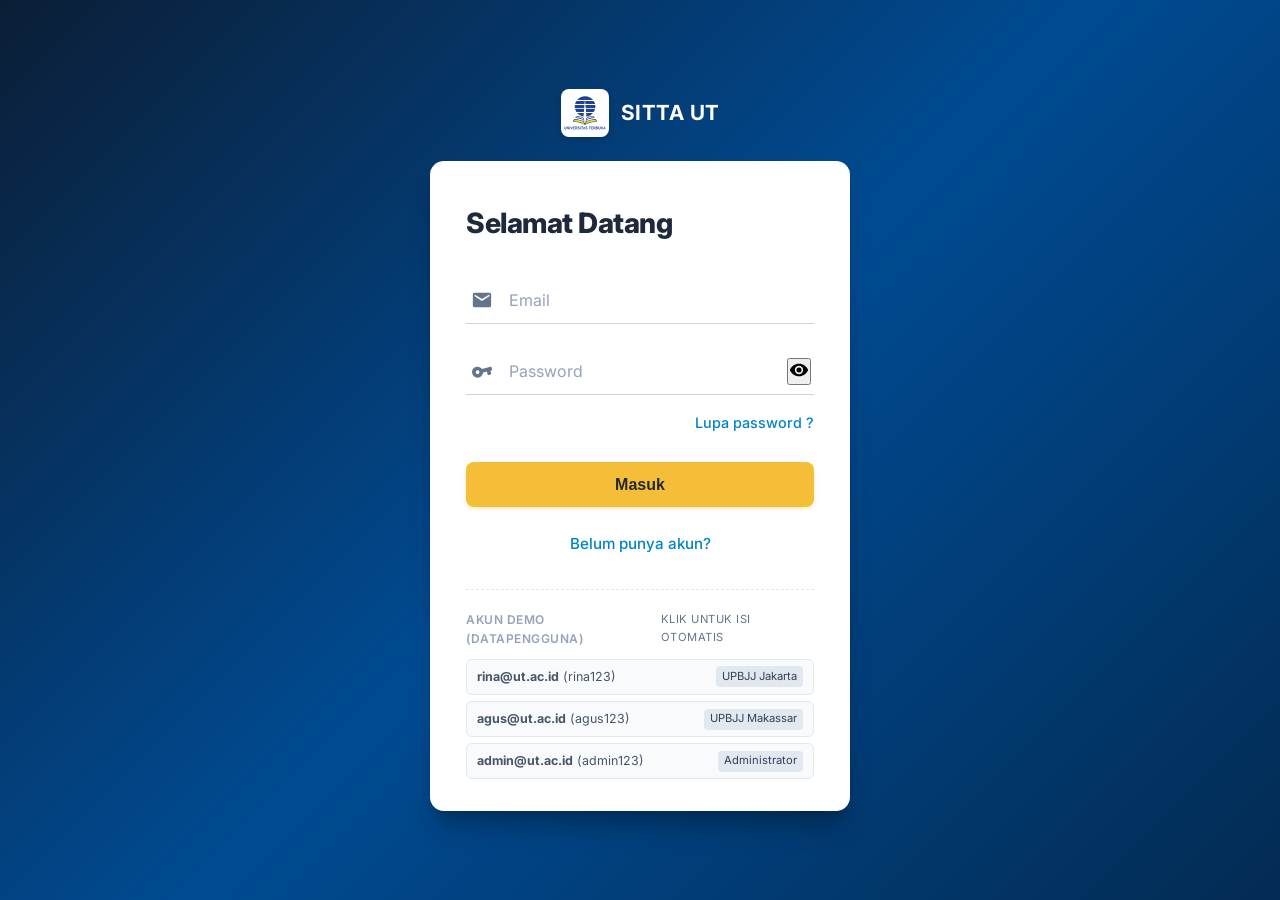
==== index.html @ 23d4fdcc "Tugas Dimas Nurindra_054720663" ====
﻿<!DOCTYPE html>
<html lang="id">
<head>
    <meta charset="UTF-8">
    <meta name="viewport" content="width=device-width, initial-scale=1.0">
    <title>SITTA - Selamat Datang | Universitas Terbuka</title>
    <link rel="stylesheet" href="css/style.css?v=5">
    <link rel="icon" type="image/svg+xml" href="assets/Universitas Terbuka (UT) Logo - Colored - zonalogo.com.svg">
</head>
<body class="login-body">

    <a href="index.html" class="login-brand-top">
        <img src="assets/Universitas Terbuka (UT) Logo - Colored - zonalogo.com.svg" alt="Logo UT">
        <span>SITTA UT</span>
    </a>

    <div class="login-card-minimal">

        <div id="loginView" class="auth-view">
            <h2 class="login-heading">Selamat Datang</h2>

            <div id="loginAlert" class="alert-feedback"></div>

            <form id="formLogin" autocomplete="off">
                
                <div class="input-line-group">
                    <span class="input-icon">
                        <svg viewBox="0 0 24 24" width="22" height="22" fill="currentColor">
                            <path d="M20 4H4c-1.1 0-1.99.9-1.99 2L2 18c0 1.1.9 2 2 2h16c1.1 0 2-.9 2-2V6c0-1.1-.9-2-2-2zm0 4-8 5-8-5V6l8 5 8-5v2z"/>
                        </svg>
                    </span>
                    <input 
                        type="email" 
                        id="loginEmail" 
                        placeholder="Email" 
                        required 
                        autocomplete="email"
                    >
                </div>

                <div class="input-line-group">
                    <span class="input-icon">
                        <svg viewBox="0 0 24 24" width="22" height="22" fill="currentColor" style="transform: rotate(-15deg);">
                            <path d="M12.65 10C11.83 7.67 9.61 6 7 6c-3.31 0-6 2.69-6 6s2.69 6 6 6c2.61 0 4.83-1.67 5.65-4H17v4h4v-4h2v-4H12.65zM7 14c-1.1 0-2-.9-2-2s.9-2 2-2 2 .9 2 2-.9 2-2 2z"/>
                        </svg>
                    </span>
                    <input 
                        type="password" 
                        id="loginPassword" 
                        placeholder="Password" 
                        required 
                        autocomplete="current-password"
                    >
                    <button type="button" class="input-eye-toggle" data-password-toggle="loginPassword" aria-label="Tampilkan password">
                        <svg viewBox="0 0 24 24" width="20" height="20" fill="currentColor">
                            <path d="M12 4.5C7 4.5 2.73 7.61 1 12c1.73 4.39 6 7.5 11 7.5s9.27-3.11 11-7.5C21.27 7.61 17 4.5 12 4.5zm0 12.5a5 5 0 1 1 0-10 5 5 0 0 1 0 10zm0-8a3 3 0 1 0 0 6 3 3 0 0 0 0-6z"/>
                        </svg>
                    </button>
                </div>

                <a href="#" id="btnShowForgot" class="link-forgot-pw">Lupa password ?</a>

                <button type="submit" class="btn-yellow-submit">Masuk</button>

                <div class="register-link-wrapper">
                    <a href="#" id="btnShowRegister" class="link-register">Belum punya akun?</a>
                </div>
            </form>

            <div class="demo-accounts-section">
                <div class="demo-accounts-title">
                    <span>Akun Demo (dataPengguna)</span>
                    <span style="font-size: 0.7rem; font-weight: normal; color: #64748b;">Klik untuk isi otomatis</span>
                </div>
                <div class="demo-chips">
                    <div class="demo-chip-item" onclick="fillDemo('rina@ut.ac.id', 'rina123')">
                        <span><strong>rina@ut.ac.id</strong> (rina123)</span>
                        <span class="demo-chip-role">UPBJJ Jakarta</span>
                    </div>
                    <div class="demo-chip-item" onclick="fillDemo('agus@ut.ac.id', 'agus123')">
                        <span><strong>agus@ut.ac.id</strong> (agus123)</span>
                        <span class="demo-chip-role">UPBJJ Makassar</span>
                    </div>
                    <div class="demo-chip-item" onclick="fillDemo('admin@ut.ac.id', 'admin123')">
                        <span><strong>admin@ut.ac.id</strong> (admin123)</span>
                        <span class="demo-chip-role">Administrator</span>
                    </div>
                </div>
            </div>
        </div>

        <div id="forgotView" class="auth-view hidden-view">
            <h2 class="login-heading">Lupa Password</h2>
            <p style="font-size: 0.85rem; color: #64748b; margin-top: -1.25rem; margin-bottom: 1.5rem;">
                Masukkan email Anda yang terdaftar pada sistem SITTA untuk memulihkan kata sandi.
            </p>

            <div id="forgotAlert" class="alert-feedback"></div>

            <form id="formForgot">
                <div class="input-line-group">
                    <span class="input-icon">
                        <svg viewBox="0 0 24 24" width="22" height="22" fill="currentColor">
                            <path d="M20 4H4c-1.1 0-1.99.9-1.99 2L2 18c0 1.1.9 2 2 2h16c1.1 0 2-.9 2-2V6c0-1.1-.9-2-2-2zm0 4-8 5-8-5V6l8 5 8-5v2z"/>
                        </svg>
                    </span>
                    <input 
                        type="email" 
                        id="forgotEmail" 
                        placeholder="Email terdaftar" 
                        required
                    >
                </div>

                <div id="forgotResetSection" style="display: none; margin-bottom: 1.25rem; background: #f8fafc; padding: 1rem; border-radius: 8px; border: 1px solid #e2e8f0;">
                    <div style="font-size: 0.85rem; margin-bottom: 0.5rem; color: #1e293b;" id="forgotUserFoundText"></div>
                    <div class="input-line-group" style="margin-bottom: 0.75rem;">
                        <span class="input-icon">
                            <svg viewBox="0 0 24 24" width="22" height="22" fill="currentColor" style="transform: rotate(-15deg);">
                                <path d="M12.65 10C11.83 7.67 9.61 6 7 6c-3.31 0-6 2.69-6 6s2.69 6 6 6c2.61 0 4.83-1.67 5.65-4H17v4h4v-4h2v-4H12.65zM7 14c-1.1 0-2-.9-2-2s.9-2 2-2 2 .9 2 2-.9 2-2 2z"/>
                            </svg>
                        </span>
                        <input type="password" id="forgotNewPassword" placeholder="Kata sandi baru">
                        <button type="button" class="input-eye-toggle" data-password-toggle="forgotNewPassword" aria-label="Tampilkan kata sandi baru">
                            <svg viewBox="0 0 24 24" width="20" height="20" fill="currentColor">
                                <path d="M12 4.5C7 4.5 2.73 7.61 1 12c1.73 4.39 6 7.5 11 7.5s9.27-3.11 11-7.5C21.27 7.61 17 4.5 12 4.5zm0 12.5a5 5 0 1 1 0-10 5 5 0 0 1 0 10zm0-8a3 3 0 1 0 0 6 3 3 0 0 0 0-6z"/>
                            </svg>
                        </button>
                    </div>
                    <button type="button" id="btnSaveNewPassword" class="btn-yellow-submit" style="padding: 0.6rem 1rem; font-size: 0.9rem;">
                        Simpan Password Baru
                    </button>
                </div>

                <button type="submit" id="btnCheckForgotEmail" class="btn-yellow-submit">Cek Akun Saya</button>
                <button type="button" class="btn-outline-back btnBackToLogin">&larr; Kembali ke Login</button>
            </form>
        </div>

        <div id="registerView" class="auth-view hidden-view">
            <h2 class="login-heading">Daftar Akun Baru</h2>
            <p style="font-size: 0.85rem; color: #64748b; margin-top: -1.25rem; margin-bottom: 1.5rem;">
                Daftarkan akun SITTA Anda untuk mengakses katalog & pelacakan bahan ajar.
            </p>

            <div id="registerAlert" class="alert-feedback"></div>

            <form id="formRegister">
                
                <div class="input-line-group">
                    <span class="input-icon">
                        <svg viewBox="0 0 24 24" width="22" height="22" fill="currentColor">
                            <path d="M12 12c2.21 0 4-1.79 4-4s-1.79-4-4-4-4 1.79-4 4 1.79 4 4 4zm0 2c-2.67 0-8 1.34-8 4v2h16v-2c0-2.66-5.33-4-8-4z"/>
                        </svg>
                    </span>
                    <input type="text" id="regNama" placeholder="Nama Lengkap" required>
                </div>

                <div class="input-line-group">
                    <span class="input-icon">
                        <svg viewBox="0 0 24 24" width="22" height="22" fill="currentColor">
                            <path d="M20 4H4c-1.1 0-1.99.9-1.99 2L2 18c0 1.1.9 2 2 2h16c1.1 0 2-.9 2-2V6c0-1.1-.9-2-2-2zm0 4-8 5-8-5V6l8 5 8-5v2z"/>
                        </svg>
                    </span>
                    <input type="email" id="regEmail" placeholder="Email (@ut.ac.id)" required>
                </div>

                <div class="input-line-group">
                    <span class="input-icon">
                        <svg viewBox="0 0 24 24" width="22" height="22" fill="currentColor">
                            <path d="M20 6h-4V4c0-1.11-.89-2-2-2h-4c-1.11 0-2 .89-2 2v2H4c-1.11 0-1.99.89-1.99 2L2 19c0 1.11.89 2 2 2h16c1.11 0 2-.89 2-2V8c0-1.11-.89-2-2-2zm-6 0h-4V4h4v2z"/>
                        </svg>
                    </span>
                    <select id="regRole" required>
                        <option value="UPBJJ-UT">UPBJJ-UT</option>
                        <option value="Mahasiswa">Mahasiswa</option>
                        <option value="Fakultas">Fakultas</option>
                        <option value="Puslaba">Puslaba</option>
                        <option value="Administrator">Administrator</option>
                    </select>
                </div>

                <div class="input-line-group">
                    <span class="input-icon">
                        <svg viewBox="0 0 24 24" width="22" height="22" fill="currentColor">
                            <path d="M12 2C8.13 2 5 5.13 5 9c0 5.25 7 13 7 13s7-7.75 7-13c0-3.87-3.13-7-7-7zm0 9.5c-1.38 0-2.5-1.12-2.5-2.5s1.12-2.5 2.5-2.5 2.5 1.12 2.5 2.5-1.12 2.5-2.5 2.5z"/>
                        </svg>
                    </span>
                    <input type="text" id="regLokasi" placeholder="Lokasi (misal: UPBJJ Bandung / FISIP)" required>
                </div>

                <div class="input-line-group">
                    <span class="input-icon">
                        <svg viewBox="0 0 24 24" width="22" height="22" fill="currentColor" style="transform: rotate(-15deg);">
                            <path d="M12.65 10C11.83 7.67 9.61 6 7 6c-3.31 0-6 2.69-6 6s2.69 6 6 6c2.61 0 4.83-1.67 5.65-4H17v4h4v-4h2v-4H12.65zM7 14c-1.1 0-2-.9-2-2s.9-2 2-2 2 .9 2 2-.9 2-2 2z"/>
                        </svg>
                    </span>
                    <input type="password" id="regPassword" placeholder="Password" required>
                    <button type="button" class="input-eye-toggle" data-password-toggle="regPassword" aria-label="Tampilkan password">
                        <svg viewBox="0 0 24 24" width="20" height="20" fill="currentColor">
                            <path d="M12 4.5C7 4.5 2.73 7.61 1 12c1.73 4.39 6 7.5 11 7.5s9.27-3.11 11-7.5C21.27 7.61 17 4.5 12 4.5zm0 12.5a5 5 0 1 1 0-10 5 5 0 0 1 0 10zm0-8a3 3 0 1 0 0 6 3 3 0 0 0 0-6z"/>
                        </svg>
                    </button>
                </div>

                <div class="input-line-group">
                    <span class="input-icon">
                        <svg viewBox="0 0 24 24" width="22" height="22" fill="currentColor" style="transform: rotate(-15deg);">
                            <path d="M12.65 10C11.83 7.67 9.61 6 7 6c-3.31 0-6 2.69-6 6s2.69 6 6 6c2.61 0 4.83-1.67 5.65-4H17v4h4v-4h2v-4H12.65zM7 14c-1.1 0-2-.9-2-2s.9-2 2-2 2 .9 2 2-.9 2-2 2z"/>
                        </svg>
                    </span>
                    <input type="password" id="regConfirmPassword" placeholder="Konfirmasi Password" required>
                    <button type="button" class="input-eye-toggle" data-password-toggle="regConfirmPassword" aria-label="Tampilkan konfirmasi password">
                        <svg viewBox="0 0 24 24" width="20" height="20" fill="currentColor">
                            <path d="M12 4.5C7 4.5 2.73 7.61 1 12c1.73 4.39 6 7.5 11 7.5s9.27-3.11 11-7.5C21.27 7.61 17 4.5 12 4.5zm0 12.5a5 5 0 1 1 0-10 5 5 0 0 1 0 10zm0-8a3 3 0 1 0 0 6 3 3 0 0 0 0-6z"/>
                        </svg>
                    </button>
                </div>

                <button type="submit" class="btn-yellow-submit">Daftar Sekarang</button>
                <div class="register-link-wrapper">
                    <a href="#" class="link-register btnBackToLogin">Sudah punya akun? Masuk</a>
                </div>
            </form>
        </div>

    </div>

    <script src="js/data.js"></script>
    <script src="js/script.js?v=5"></script>
</body>
</html>
---- css/style.css ----
﻿

@import url('https://fonts.googleapis.com/css2?family=Inter:wght@300;400;500;600;700&display=swap');

:root {
    --primary-color: #004b93;
    --primary-hover: #00366b;
    --secondary-color: #fdb813;
    --secondary-hover: #e09f06;
    --dark-blue: #0b1e36;
    --accent-blue: #e8f1fa;
    --bg-page: #f8fafc;
    --card-bg: #ffffff;
    --text-primary: #1e293b;
    --text-secondary: #64748b;
    --text-muted: #94a3b8;
    --border-color: #e2e8f0;
    --success-color: #10b981;
    --success-bg: #dcfce7;
    --warning-color: #f59e0b;
    --warning-bg: #fef3c7;
    --danger-color: #ef4444;
    --danger-bg: #fee2e2;
    --shadow-sm: 0 1px 2px 0 rgba(0, 0, 0, 0.05);
    --shadow-md: 0 4px 6px -1px rgba(0, 0, 0, 0.1), 0 2px 4px -2px rgba(0, 0, 0, 0.05);
    --shadow-lg: 0 10px 15px -3px rgba(0, 0, 0, 0.1), 0 4px 6px -4px rgba(0, 0, 0, 0.05);
    --radius-md: 8px;
    --radius-lg: 12px;
    --transition: all 0.2s ease-in-out;
}

* {
    margin: 0;
    padding: 0;
    box-sizing: border-box;
}

body {
    font-family: 'Inter', -apple-system, BlinkMacSystemFont, 'Segoe UI', Roboto, sans-serif;
    background-color: var(--bg-page);
    color: var(--text-primary);
    line-height: 1.6;
    min-height: 100vh;
    display: flex;
    flex-direction: column;
}

.site-header {
    background: linear-gradient(135deg, var(--dark-blue) 0%, var(--primary-color) 100%);
    color: #ffffff;
    padding: 0.75rem 2rem;
    box-shadow: var(--shadow-md);
    position: sticky;
    top: 0;
    z-index: 100;
}

.header-inner {
    max-width: 1400px;
    margin: 0 auto;
    display: flex;
    justify-content: space-between;
    align-items: center;
    gap: 1.5rem;
    width: 100%;
}

.brand-wrapper {
    display: flex;
    align-items: center;
    gap: 0.85rem;
    text-decoration: none;
    color: #ffffff;
    flex-shrink: 0;
}

.brand-logo {
    width: 44px;
    height: 44px;
    object-fit: contain;
    border-radius: 6px;
    background-color: #ffffff;
    padding: 3px;
    box-shadow: 0 1px 3px rgba(0, 0, 0, 0.15);
}

.brand-title h1 {
    font-size: 1.2rem;
    font-weight: 700;
    letter-spacing: 0.5px;
    line-height: 1.2;
    white-space: nowrap;
}

.brand-title span {
    font-size: 0.75rem;
    color: var(--secondary-color);
    font-weight: 500;
    display: block;
    white-space: nowrap;
}

.main-nav {
    display: flex;
    align-items: center;
}

.main-nav>ul {
    list-style: none;
    display: flex;
    flex-direction: row;
    gap: 0.4rem;
    align-items: center;
    margin: 0;
    padding: 0;
}

.main-nav>ul>li {
    position: relative;
    list-style: none;
}

.main-nav a,
.main-nav .dropdown-btn {
    color: rgba(255, 255, 255, 0.9);
    text-decoration: none;
    font-size: 0.88rem;
    font-weight: 500;
    padding: 0.5rem 0.85rem;
    border-radius: var(--radius-md);
    transition: var(--transition);
    display: inline-flex;
    align-items: center;
    gap: 0.35rem;
    background: transparent;
    border: none;
    cursor: pointer;
    font-family: inherit;
    white-space: nowrap;
    line-height: 1.2;
}

.main-nav a:hover,
.main-nav a.active,
.main-nav .dropdown:hover .dropdown-btn,
.main-nav .dropdown.open .dropdown-btn {
    color: #ffffff;
    background-color: rgba(255, 255, 255, 0.18);
}

.main-nav .dropdown.highlight-active .dropdown-btn {
    background-color: #dc2626 !important;
    color: #ffffff !important;
    font-weight: 600;
}

.dropdown-menu {
    display: none;
    position: absolute;
    top: 100%;
    left: 0;
    background-color: #ffffff;
    min-width: 250px;
    width: max-content;
    box-shadow: 0 10px 25px -5px rgba(0, 0, 0, 0.25), 0 8px 10px -6px rgba(0, 0, 0, 0.15);
    border-radius: 8px;
    padding: 0.4rem 0;
    z-index: 1000;
    border: 1px solid #cbd5e1;
    margin-top: 0.35rem;
    list-style: none;
    flex-direction: column;
    gap: 0;
}

.dropdown:hover .dropdown-menu,
.dropdown.open .dropdown-menu {
    display: flex !important;
    flex-direction: column !important;
    animation: navFadeIn 0.18s ease-out;
}

@keyframes navFadeIn {
    from {
        opacity: 0;
        transform: translateY(-4px);
    }

    to {
        opacity: 1;
        transform: translateY(0);
    }
}

.dropdown-menu>li {
    width: 100%;
    display: block;
    list-style: none;
    margin: 0;
    padding: 0;
}

.dropdown-menu a {
    color: #1e293b !important;
    padding: 0.65rem 1.25rem !important;
    display: block !important;
    width: 100% !important;
    box-sizing: border-box;
    border-radius: 0 !important;
    font-size: 0.88rem !important;
    font-weight: 500 !important;
    white-space: nowrap !important;
    text-align: left !important;
    transition: background-color 0.15s ease, color 0.15s ease !important;
}

.dropdown-menu a:hover {
    background-color: #f1f5f9 !important;
    color: #004b93 !important;
}

.dropdown-menu a.active {
    background-color: #e0f2fe !important;
    color: #0284c7 !important;
    font-weight: 600 !important;
}

.main-nav a.btn-logout {
    background-color: rgba(239, 68, 68, 0.25);
    border: 1px solid rgba(239, 68, 68, 0.4);
    color: #fca5a5;
    margin-left: 0.5rem;
}

.main-nav a.btn-logout:hover {
    background-color: var(--danger-color);
    color: #ffffff;
}

.dashboard-greeting-card {
    background: #ffffff;
    border: 1px solid var(--border-color);
    border-radius: var(--radius-lg);
    padding: 1.5rem 2rem;
    margin-bottom: 2rem;
    box-shadow: var(--shadow-sm);
    display: flex;
    justify-content: space-between;
    align-items: center;
    flex-wrap: wrap;
    gap: 1.25rem;
}

.dashboard-main-title {
    font-size: 1.6rem;
    font-weight: 800;
    color: var(--dark-blue);
    line-height: 1.2;
    margin-bottom: 0.4rem;
}

.greeting-info-row {
    display: flex;
    align-items: center;
    gap: 0.75rem;
    flex-wrap: wrap;
}

.greeting-badge {
    background: linear-gradient(135deg, #fef3c7 0%, #fde68a 100%);
    color: #92400e;
    font-weight: 700;
    padding: 0.35rem 0.85rem;
    border-radius: 9999px;
    border: 1px solid #fcd34d;
    display: inline-flex;
    align-items: center;
    gap: 0.35rem;
    font-size: 0.95rem;
}

.greeting-user-display {
    color: var(--text-primary);
    font-weight: 600;
    font-size: 1rem;
}

.greeting-meta {
    font-size: 0.85rem;
    color: var(--text-secondary);
}

.live-clock-pill {
    background: #f8fafc;
    border: 1px solid var(--border-color);
    padding: 0.45rem 1rem;
    border-radius: var(--radius-md);
    font-family: 'Consolas', 'Courier New', monospace;
    font-size: 0.95rem;
    font-weight: 600;
    color: var(--primary-color);
    display: inline-flex;
    align-items: center;
    gap: 0.5rem;
}

.progress-bar-wrap {
    width: 100%;
    height: 8px;
    background-color: #e2e8f0;
    border-radius: 9999px;
    overflow: hidden;
    margin: 0.5rem 0;
}

.progress-bar-fill {
    height: 100%;
    border-radius: 9999px;
    transition: width 0.4s ease;
}

.progress-bar-fill.success {
    background-color: var(--success-color);
}

.progress-bar-fill.warning {
    background-color: var(--warning-color);
}

.progress-bar-fill.info {
    background-color: #0284c7;
}

.btn-export {
    background-color: #f1f5f9;
    color: var(--text-primary);
    border: 1px solid var(--border-color);
    padding: 0.45rem 0.95rem;
    border-radius: var(--radius-md);
    font-size: 0.85rem;
    font-weight: 500;
    cursor: pointer;
    display: inline-flex;
    align-items: center;
    gap: 0.4rem;
    transition: var(--transition);
}

.btn-export:hover {
    background-color: #e2e8f0;
    color: var(--primary-color);
}

.dashboard-tab-content {
    display: none;
}

.dashboard-tab-content.active-tab {
    display: block;
    animation: tabFadeIn 0.25s ease;
}

@keyframes tabFadeIn {
    from {
        opacity: 0;
        transform: translateY(4px);
    }

    to {
        opacity: 1;
        transform: translateY(0);
    }
}

.login-body {
    background: linear-gradient(135deg, #0b1e36 0%, #004b93 50%, #032b53 100%);
    min-height: 100vh;
    display: flex;
    flex-direction: column;
    justify-content: center;
    align-items: center;
    padding: 1.5rem;
}

.login-brand-top {
    display: flex;
    align-items: center;
    gap: 0.75rem;
    margin-bottom: 1.5rem;
    text-decoration: none;
    color: #ffffff;
}

.login-brand-top img {
    width: 48px;
    height: 48px;
    background: #ffffff;
    border-radius: 8px;
    padding: 3px;
    box-shadow: 0 2px 6px rgba(0, 0, 0, 0.15);
}

.login-brand-top span {
    font-size: 1.3rem;
    font-weight: 700;
    letter-spacing: 0.5px;
}

.login-card-minimal {
    background-color: #ffffff;
    border-radius: 14px;
    box-shadow: 0 20px 25px -5px rgba(0, 0, 0, 0.25), 0 8px 10px -6px rgba(0, 0, 0, 0.15);
    width: 100%;
    max-width: 420px;
    padding: 2.5rem 2.25rem 2rem;
    position: relative;
    box-sizing: border-box;
}

.login-heading {
    font-size: 1.75rem;
    font-weight: 800;
    color: #1e293b;
    margin-bottom: 2rem;
    text-align: left;
    letter-spacing: -0.5px;
}

.input-line-group {
    display: flex;
    align-items: center;
    border-bottom: 1.5px solid #cbd5e1;
    padding: 0.6rem 0.2rem;
    margin-bottom: 1.5rem;
    transition: border-color 0.2s ease, box-shadow 0.2s ease;
}

.input-line-group:focus-within {
    border-bottom-color: #0284c7;
}

.input-line-group .input-icon {
    display: flex;
    align-items: center;
    justify-content: center;
    width: 26px;
    height: 26px;
    color: #64748b;
    margin-right: 0.85rem;
    flex-shrink: 0;
    transition: color 0.2s ease;
}

.input-line-group:focus-within .input-icon {
    color: #0284c7;
}

.input-line-group input,
.input-line-group select {
    width: 100%;
    border: none;
    outline: none;
    background: transparent;
    font-size: 1rem;
    color: #1e293b;
    font-family: inherit;
    padding: 0.2rem 0;
}

.input-line-group input::placeholder {
    color: #94a3b8;
    font-weight: 400;
}

.link-forgot-pw {
    display: block;
    text-align: right;
    color: #0284c7;
    font-size: 0.9rem;
    text-decoration: none;
    margin-top: -0.5rem;
    margin-bottom: 1.75rem;
    font-weight: 500;
    cursor: pointer;
    transition: color 0.15s ease;
}

.link-forgot-pw:hover {
    color: #0369a1;
    text-decoration: underline;
}

.btn-yellow-submit {
    display: block;
    width: 100%;
    background-color: #f4be38;
    color: #24292f;
    border: none;
    border-radius: 8px;
    padding: 0.85rem 1.5rem;
    font-size: 1rem;
    font-weight: 600;
    cursor: pointer;
    text-align: center;
    transition: background-color 0.2s ease, transform 0.1s ease, box-shadow 0.2s ease;
    box-shadow: 0 2px 4px rgba(244, 190, 56, 0.3);
}

.btn-yellow-submit:hover {
    background-color: #e5af2b;
}

.btn-yellow-submit:active {
    transform: scale(0.99);
}

.register-link-wrapper {
    text-align: center;
    margin-top: 1.5rem;
}

.link-register {
    color: #0284c7;
    font-size: 0.95rem;
    text-decoration: none;
    font-weight: 500;
    cursor: pointer;
    transition: color 0.15s ease;
}

.link-register:hover {
    color: #0369a1;
    text-decoration: underline;
}

.btn-outline-back {
    display: inline-block;
    width: 100%;
    background: transparent;
    color: #64748b;
    border: 1px solid #cbd5e1;
    border-radius: 8px;
    padding: 0.75rem 1rem;
    font-size: 0.95rem;
    font-weight: 500;
    cursor: pointer;
    text-align: center;
    margin-top: 0.75rem;
    transition: all 0.2s ease;
}

.btn-outline-back:hover {
    background-color: #f1f5f9;
    color: #1e293b;
}

.alert-feedback {
    display: none;
    padding: 0.75rem 1rem;
    border-radius: 8px;
    font-size: 0.875rem;
    margin-bottom: 1.25rem;
    line-height: 1.4;
}

.alert-feedback.alert-error {
    display: block;
    background-color: #fee2e2;
    color: #b91c1c;
    border: 1px solid #fca5a5;
}

.alert-feedback.alert-success {
    display: block;
    background-color: #dcfce7;
    color: #15803d;
    border: 1px solid #86efac;
}

.alert-feedback.alert-info {
    display: block;
    background-color: #e0f2fe;
    color: #0369a1;
    border: 1px solid #7dd3fc;
}

.demo-accounts-section {
    margin-top: 2rem;
    padding-top: 1.25rem;
    border-top: 1px dashed #e2e8f0;
}

.demo-accounts-title {
    font-size: 0.75rem;
    text-transform: uppercase;
    letter-spacing: 0.5px;
    color: #94a3b8;
    font-weight: 600;
    margin-bottom: 0.65rem;
    display: flex;
    justify-content: space-between;
    align-items: center;
}

.demo-chips {
    display: flex;
    flex-direction: column;
    gap: 0.4rem;
}

.demo-chip-item {
    font-size: 0.78rem;
    background: #f8fafc;
    border: 1px solid #e2e8f0;
    padding: 0.4rem 0.6rem;
    border-radius: 6px;
    color: #475569;
    cursor: pointer;
    display: flex;
    justify-content: space-between;
    align-items: center;
    transition: all 0.15s ease;
}

.demo-chip-item:hover {
    background: #e0f2fe;
    border-color: #bae6fd;
    color: #0284c7;
}

.demo-chip-role {
    font-size: 0.7rem;
    background: #e2e8f0;
    padding: 0.1rem 0.4rem;
    border-radius: 4px;
    color: #334155;
}

.auth-view {
    display: block;
}

.auth-view.hidden-view {
    display: none;
}

.main-container {
    max-width: 1200px;
    margin: 2rem auto;
    padding: 0 1.5rem;
    flex: 1;
    width: 100%;
}

.page-header {
    margin-bottom: 2rem;
    display: flex;
    justify-content: space-between;
    align-items: center;
    flex-wrap: wrap;
    gap: 1rem;
}

.page-header h2 {
    font-size: 1.6rem;
    color: var(--dark-blue);
    font-weight: 700;
}

.page-header p {
    color: var(--text-secondary);
    font-size: 0.95rem;
}

.card {
    background-color: var(--card-bg);
    border: 1px solid var(--border-color);
    border-radius: var(--radius-lg);
    box-shadow: var(--shadow-sm);
    padding: 1.5rem;
    margin-bottom: 1.5rem;
}

.card-title {
    font-size: 1.15rem;
    font-weight: 600;
    color: var(--dark-blue);
    margin-bottom: 1rem;
    display: flex;
    align-items: center;
    justify-content: space-between;
}

.stats-grid {
    display: grid;
    grid-template-columns: repeat(auto-fit, minmax(240px, 1fr));
    gap: 1.5rem;
    margin-bottom: 2rem;
}

.stat-card {
    background-color: var(--card-bg);
    border: 1px solid var(--border-color);
    border-left: 5px solid var(--primary-color);
    border-radius: var(--radius-md);
    padding: 1.25rem;
    box-shadow: var(--shadow-sm);
    transition: var(--transition);
}

.stat-card:hover {
    transform: translateY(-2px);
    box-shadow: var(--shadow-md);
}

.stat-card.accent {
    border-left-color: var(--secondary-color);
}

.stat-card.success {
    border-left-color: var(--success-color);
}

.stat-card.warning {
    border-left-color: var(--warning-color);
}

.stat-card h3 {
    font-size: 0.85rem;
    text-transform: uppercase;
    letter-spacing: 0.5px;
    color: var(--text-secondary);
    margin-bottom: 0.5rem;
}

.stat-value {
    font-size: 1.8rem;
    font-weight: 700;
    color: var(--dark-blue);
}

.stat-desc {
    font-size: 0.8rem;
    color: var(--text-muted);
    margin-top: 0.35rem;
}

.table-responsive {
    width: 100%;
    overflow-x: auto;
    border-radius: var(--radius-md);
}

.table-custom {
    width: 100%;
    border-collapse: collapse;
    font-size: 0.9rem;
    text-align: left;
}

.table-custom thead th {
    background-color: #f1f5f9;
    color: var(--text-primary);
    font-weight: 600;
    padding: 0.85rem 1rem;
    border-bottom: 2px solid var(--border-color);
    white-space: nowrap;
}

.table-custom tbody td {
    padding: 0.85rem 1rem;
    border-bottom: 1px solid var(--border-color);
    color: var(--text-primary);
}

.table-custom tbody tr:hover {
    background-color: #f8fafc;
}

.badge {
    display: inline-block;
    padding: 0.25rem 0.65rem;
    border-radius: 9999px;
    font-size: 0.75rem;
    font-weight: 600;
    text-align: center;
}

.badge-success {
    background-color: var(--success-bg);
    color: var(--success-color);
}

.badge-warning {
    background-color: var(--warning-bg);
    color: var(--warning-color);
}

.badge-info {
    background-color: #e0f2fe;
    color: #0284c7;
}

.badge-danger {
    background-color: var(--danger-bg);
    color: var(--danger-color);
}

.timeline {
    position: relative;
    padding: 1.5rem 0 1.5rem 2rem;
    border-left: 3px solid #cbd5e1;
    margin-left: 1rem;
}

.timeline-item {
    position: relative;
    margin-bottom: 2rem;
}

.timeline-item:last-child {
    margin-bottom: 0;
}

.timeline-dot {
    position: absolute;
    left: -2.45rem;
    top: 0.1rem;
    width: 18px;
    height: 18px;
    border-radius: 50%;
    background-color: #94a3b8;
    border: 3px solid #ffffff;
    box-shadow: 0 0 0 2px #cbd5e1;
}

.timeline-item.completed .timeline-dot {
    background-color: var(--success-color);
    box-shadow: 0 0 0 2px var(--success-color);
}

.timeline-item.active .timeline-dot {
    background-color: var(--primary-color);
    box-shadow: 0 0 0 2px var(--primary-color);
    animation: pulse 1.5s infinite;
}

@keyframes pulse {
    0% {
        transform: scale(1);
    }

    50% {
        transform: scale(1.2);
    }

    100% {
        transform: scale(1);
    }
}

.timeline-content h4 {
    font-size: 1rem;
    font-weight: 600;
    color: var(--dark-blue);
}

.timeline-date {
    font-size: 0.8rem;
    color: var(--text-muted);
    margin-bottom: 0.25rem;
}

.timeline-content p {
    font-size: 0.875rem;
    color: var(--text-secondary);
}

.btn-primary,
.btn-cta-blue {
    background: linear-gradient(135deg, #004b93 0%, #00366b 100%) !important;
    color: #ffffff !important;
    font-weight: 600 !important;
    font-size: 0.85rem !important;
    border: none !important;
    border-radius: 6px !important;
    padding: 0.5rem 1rem !important;
    cursor: pointer !important;
    display: inline-flex !important;
    align-items: center !important;
    justify-content: center !important;
    gap: 0.4rem !important;
    box-shadow: 0 2px 4px rgba(0, 75, 147, 0.25) !important;
    transition: all 0.2s ease !important;
    text-decoration: none !important;
    white-space: nowrap !important;
}

.btn-primary:hover,
.btn-cta-blue:hover {
    background: linear-gradient(135deg, #005bb3 0%, #004080 100%) !important;
    transform: translateY(-1px) !important;
    box-shadow: 0 4px 8px rgba(0, 75, 147, 0.35) !important;
}

.btn-cta-gold {
    background: linear-gradient(135deg, #f5be3d 0%, #e6a817 100%) !important;
    color: #1e293b !important;
    font-weight: 700 !important;
    font-size: 0.92rem !important;
    border: none !important;
    border-radius: 8px !important;
    padding: 0.65rem 1.4rem !important;
    cursor: pointer !important;
    display: inline-flex !important;
    align-items: center !important;
    justify-content: center !important;
    gap: 0.45rem !important;
    box-shadow: 0 2px 5px rgba(230, 168, 23, 0.35) !important;
    transition: all 0.2s ease !important;
    text-decoration: none !important;
    white-space: nowrap !important;
}

.btn-cta-gold:hover {
    background: linear-gradient(135deg, #f7c653 0%, #d89b0b 100%) !important;
    transform: translateY(-1px) !important;
    box-shadow: 0 4px 10px rgba(230, 168, 23, 0.45) !important;
}

.btn-export {
    background-color: #ffffff !important;
    color: #1e293b !important;
    border: 1.5px solid #cbd5e1 !important;
    padding: 0.45rem 0.95rem !important;
    border-radius: var(--radius-md) !important;
    font-size: 0.85rem !important;
    font-weight: 600 !important;
    cursor: pointer !important;
    display: inline-flex !important;
    align-items: center !important;
    gap: 0.4rem !important;
    box-shadow: 0 1px 2px rgba(0, 0, 0, 0.05) !important;
    transition: var(--transition) !important;
}

.btn-export:hover {
    background-color: #f8fafc !important;
    border-color: #004b93 !important;
    color: #004b93 !important;
}

.search-box-modern {
    display: flex;
    align-items: center;
    background: #ffffff;
    border: 1.5px solid #cbd5e1;
    border-radius: 10px;
    padding: 0.4rem 0.6rem 0.4rem 0.9rem;
    gap: 0.75rem;
    max-width: 640px;
    margin-bottom: 1.25rem;
    box-shadow: 0 1px 3px rgba(0, 0, 0, 0.05);
    transition: all 0.2s ease-in-out;
}

.search-box-modern:focus-within {
    border-color: #004b93;
    box-shadow: 0 0 0 3px rgba(0, 75, 147, 0.15), 0 2px 4px rgba(0, 0, 0, 0.05);
}

.search-box-modern .search-icon {
    width: 20px;
    height: 20px;
    color: #64748b;
    flex-shrink: 0;
}

.search-box-modern:focus-within .search-icon {
    color: #004b93;
}

.search-box-modern input {
    flex: 1;
    border: none;
    outline: none;
    font-size: 0.95rem;
    color: #1e293b;
    font-family: inherit;
    background: transparent;
    padding: 0.25rem 0;
}

.search-box-modern input::placeholder {
    color: #94a3b8;
}

.peragaan-card {
    max-width: 480px;
    margin: 1.5rem auto;
    background: #ffffff;
    border-radius: 12px;
    border: 1px solid var(--border-color);
    box-shadow: 0 10px 25px -5px rgba(0, 0, 0, 0.1);
    overflow: hidden;
}

.peragaan-header {
    padding: 1.25rem 1.5rem 0.75rem;
    border-bottom: 1px solid #f1f5f9;
}

.peragaan-title {
    font-size: 1.15rem;
    font-weight: 700;
    color: var(--dark-blue);
    display: flex;
    align-items: center;
    gap: 0.5rem;
}

.peragaan-subtitle {
    font-size: 0.8rem;
    color: var(--text-secondary);
    margin-top: 0.2rem;
}

.peragaan-cover-wrap {
    padding: 1.25rem;
    text-align: center;
    background: #f8fafc;
    border-bottom: 1px solid #f1f5f9;
}

.peragaan-cover-img {
    max-width: 100%;
    height: 220px;
    object-fit: cover;
    border-radius: 6px;
    box-shadow: 0 6px 12px -2px rgba(0, 0, 0, 0.15);
    border: 1px solid #e2e8f0;
}

.peragaan-body {
    padding: 1.25rem 1.5rem 1.5rem;
}

.peragaan-field-group {
    margin-bottom: 0.85rem;
}

.peragaan-field-group:last-child {
    margin-bottom: 0;
}

.peragaan-label {
    font-size: 0.75rem;
    font-weight: 600;
    color: #64748b;
    margin-bottom: 0.25rem;
    display: block;
}

.peragaan-value-box {
    background: #f8fafc;
    border: 1px solid #e2e8f0;
    border-radius: 6px;
    padding: 0.55rem 0.8rem;
    font-size: 0.92rem;
    font-weight: 600;
    color: #1e293b;
}

.table-cover-thumb {
    width: 44px;
    height: 56px;
    object-fit: cover;
    border-radius: 4px;
    box-shadow: 0 1px 3px rgba(0, 0, 0, 0.12);
    border: 1px solid #cbd5e1;
    cursor: pointer;
    transition: transform 0.15s ease, box-shadow 0.15s ease;
    vertical-align: middle;
}

.table-cover-thumb:hover {
    transform: scale(1.15);
    box-shadow: 0 4px 8px rgba(0, 0, 0, 0.2);
}

.tracking-mobile-card {
    max-width: 580px;
    margin: 1.5rem auto;
    background: #ffffff;
    border-radius: 12px;
    border: 1px solid var(--border-color);
    box-shadow: var(--shadow-md);
    overflow: hidden;
}

.tracking-blue-header {
    background: linear-gradient(135deg, #1e3a8a 0%, #1e40af 100%);
    color: #ffffff;
    padding: 1.25rem 1.5rem;
}

.tracking-header-name {
    font-size: 1.15rem;
    font-weight: 700;
    letter-spacing: 0.5px;
    text-transform: uppercase;
}

.tracking-header-sub {
    font-size: 0.85rem;
    color: #bfdbfe;
    margin-top: 0.25rem;
}

.tracking-header-meta {
    font-size: 0.75rem;
    color: #93c5fd;
    margin-top: 0.65rem;
    border-top: 1px solid rgba(255, 255, 255, 0.2);
    padding-top: 0.5rem;
    display: flex;
    justify-content: space-between;
}

.tracking-timeline-wrap {
    padding: 1.5rem;
}

.tracking-timeline-title {
    font-size: 0.95rem;
    font-weight: 700;
    color: #1e293b;
    margin-bottom: 1.25rem;
}

.tracking-stepper {
    position: relative;
    padding-left: 1.5rem;
    border-left: 2px solid #e2e8f0;
    margin-left: 0.5rem;
}

.tracking-step-item {
    position: relative;
    margin-bottom: 1.5rem;
    display: flex;
    justify-content: space-between;
    align-items: flex-start;
    gap: 1.25rem;
}

.tracking-step-item:last-child {
    margin-bottom: 0;
}

.tracking-step-dot {
    position: absolute;
    left: -1.95rem;
    top: 0.15rem;
    width: 14px;
    height: 14px;
    border-radius: 50%;
    background: #f59e0b;
    border: 2px solid #ffffff;
    box-shadow: 0 0 0 2px #f59e0b;
}

.tracking-step-item.completed .tracking-step-dot {
    background: #10b981;
    box-shadow: 0 0 0 2px #10b981;
}

.tracking-step-content {
    flex: 1;
}

.tracking-step-desc {
    font-size: 0.88rem;
    color: #1e293b;
    line-height: 1.45;
    font-weight: 600;
}

.tracking-step-subdesc {
    font-size: 0.8rem;
    color: #64748b;
    margin-top: 0.2rem;
    font-weight: 400;
}

.tracking-step-time {
    font-size: 0.78rem;
    color: #64748b;
    white-space: nowrap;
    text-align: right;
    font-family: 'Consolas', 'Courier New', monospace;
    padding-top: 0.1rem;
}

.site-footer {
    background-color: #ffffff;
    border-top: 1px solid var(--border-color);
    padding: 1.5rem 2rem;
    text-align: center;
    font-size: 0.85rem;
    color: var(--text-secondary);
    margin-top: auto;
}

.site-footer strong {
    color: var(--primary-color);
}

@media (max-width: 1024px) {
    .header-inner {
        flex-direction: column;
        gap: 0.85rem;
        text-align: center;
    }

    .main-nav>ul {
        flex-wrap: wrap;
        justify-content: center;
        gap: 0.35rem;
    }
}

@media (max-width: 768px) {
    .site-header {
        padding: 0.85rem 1rem;
    }

    .header-inner {
        flex-direction: column;
        gap: 0.75rem;
    }

    .main-nav>ul {
        flex-wrap: wrap;
        justify-content: center;
        gap: 0.35rem;
    }

    .main-nav a,
    .main-nav .dropdown-btn {
        font-size: 0.82rem;
        padding: 0.45rem 0.65rem;
    }

    .page-header {
        flex-direction: column;
        align-items: flex-start;
    }

    .search-box {
        flex-direction: column;
    }

    .search-box button {
        width: 100%;
    }
}
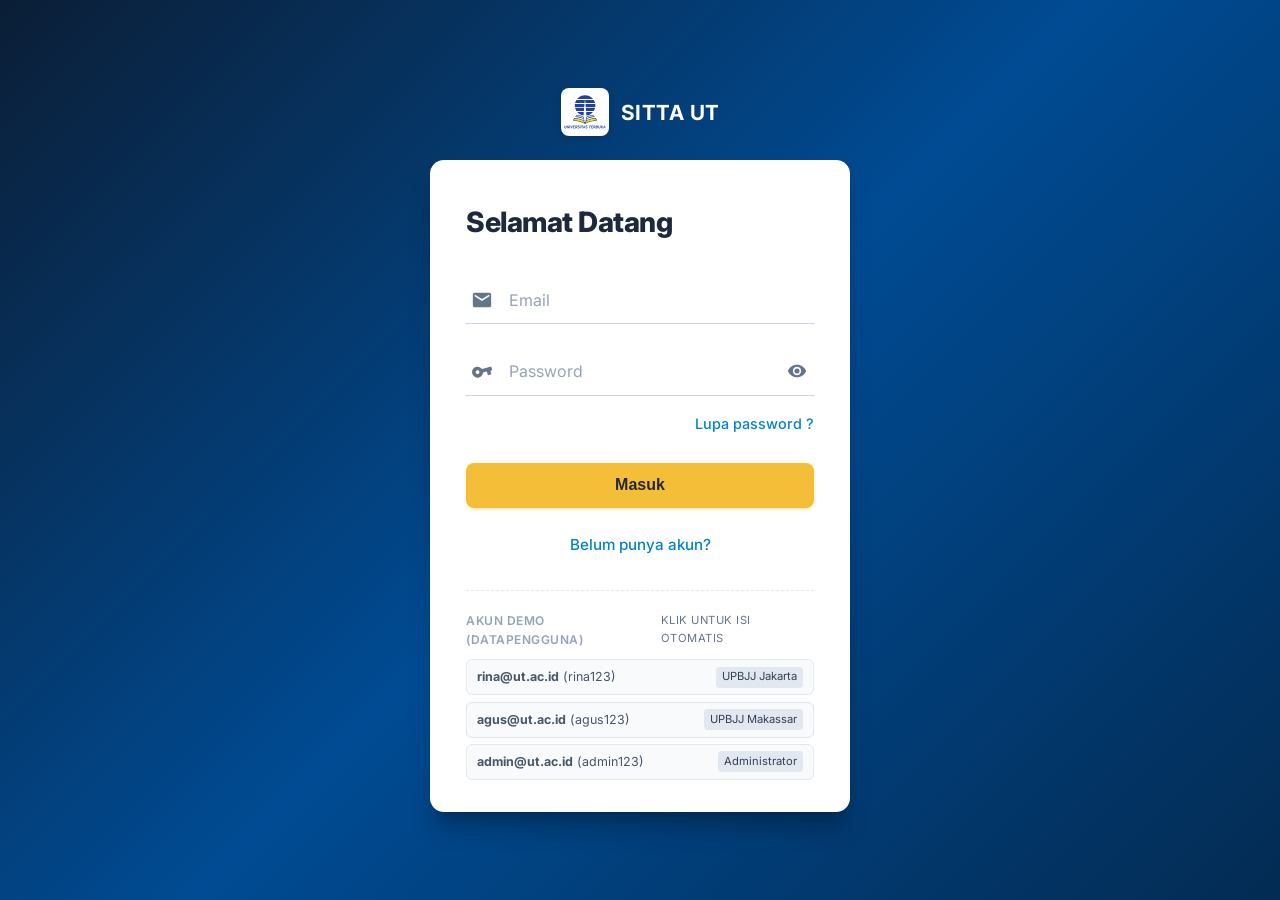
==== commit 903cdb55: "feat: tambah toast notification dan validasi inline error pada login, registrasi, tambah bahan ajar," ====
--- a/index.html
+++ b/index.html
@@ -228,6 +228,8 @@
 
     <script src="js/data.js"></script>
     <script src="js/script.js?v=5"></script>
+
+    <div id="toast-container"></div>
 </body>
 </html>
 
--- a/css/style.css
+++ b/css/style.css
@@ -1265,3 +1265,444 @@
         width: 100%;
     }
 }
+/* Dropdown aksi tabel (tombol titik 3) */
+.table-action-dropdown {
+    position: relative;
+    display: inline-block;
+}
+
+.table-action-dropdown-btn {
+    padding: 0.28rem 0.5rem;
+    font-size: 0.85rem;
+    font-weight: 600;
+    color: var(--text-secondary);
+    background: transparent;
+    border: 1px solid var(--border-color);
+    border-radius: 6px;
+    cursor: pointer;
+    display: inline-flex;
+    align-items: center;
+    justify-content: center;
+    line-height: 1;
+}
+
+.table-action-dropdown-btn:hover {
+    background-color: var(--accent-blue);
+    border-color: var(--primary-color);
+    color: var(--primary-color);
+}
+
+.table-action-dropdown-menu {
+    display: none;
+    position: absolute;
+    top: 110%;
+    right: -8px;
+    background-color: #ffffff;
+    min-width: 160px;
+    box-shadow: 0 10px 25px -5px rgba(0, 0, 0, 0.2), 0 8px 10px -6px rgba(0, 0, 0, 0.1);
+    border-radius: 8px;
+    border: 1px solid var(--border-color);
+    padding: 0.4rem 0;
+    z-index: 2000;
+    list-style: none;
+    flex-direction: column;
+}
+
+.table-action-dropdown-menu.open {
+    display: flex;
+    flex-direction: column;
+}
+
+.table-action-dropdown-menu.drop-up {
+    top: auto;
+    bottom: 110%;
+    margin-bottom: 8px;
+}
+
+.table-action-dropdown-item {
+    width: 100%;
+    padding: 0.55rem 1rem;
+    font-size: 0.85rem;
+    font-weight: 500;
+    color: var(--text-primary);
+    background: transparent;
+    border: none;
+    text-align: left;
+    cursor: pointer;
+    display: flex;
+    align-items: center;
+    gap: 0.5rem;
+    transition: background-color 0.15s ease;
+    white-space: nowrap;
+}
+
+.table-action-dropdown-item:hover {
+    background-color: var(--accent-blue);
+    color: var(--primary-color);
+}
+
+/* Modal Overlay & Panel */
+.modal-overlay {
+    display: none;
+    position: fixed;
+    top: 0;
+    left: 0;
+    width: 100%;
+    height: 100%;
+    background: rgba(0, 0, 0, 0.5);
+    backdrop-filter: blur(4px);
+    z-index: 3000;
+    justify-content: center;
+    align-items: center;
+    padding: 1rem;
+    box-sizing: border-box;
+}
+
+.modal-panel {
+    background: #ffffff;
+    border-radius: 12px;
+    box-shadow: var(--shadow-lg);
+    max-width: 600px;
+    width: 100%;
+    max-height: 90vh;
+    overflow: hidden;
+    display: flex;
+    flex-direction: column;
+}
+
+.modal-panel.modal-panel-wide {
+    max-width: 720px;
+}
+
+.modal-panel.modal-panel-narrow {
+    max-width: 420px;
+}
+
+.modal-header-bar {
+    display: flex;
+    justify-content: space-between;
+    align-items: flex-start;
+    gap: 1rem;
+    padding: 1.35rem 1.75rem;
+    background: linear-gradient(135deg, #1e3a8a 0%, #1e40af 100%);
+    color: #ffffff;
+}
+
+.modal-header-danger {
+    background: linear-gradient(135deg, #dc2626 0%, #b91c1c 100%);
+}
+
+.modal-header-text {
+    flex: 1;
+}
+
+.modal-header-icon {
+    font-size: 1.5rem;
+    margin-right: 0.75rem;
+    display: inline-block;
+}
+
+.modal-header-bar h3 {
+    margin: 0;
+    font-size: 1.25rem;
+    font-weight: 700;
+    line-height: 1.3;
+}
+
+.modal-body-area {
+    padding: 1.5rem 1.75rem;
+    overflow-y: auto;
+    max-height: 60vh;
+}
+
+.modal-footer-actions {
+    display: flex;
+    gap: 0.75rem;
+    padding: 1rem 1.75rem;
+    border-top: 1px solid var(--border-color);
+    justify-content: flex-end;
+}
+
+.modal-close-btn {
+    background: none;
+    border: none;
+    color: #ffffff;
+    font-size: 1.5rem;
+    cursor: pointer;
+    padding: 0;
+    line-height: 1;
+}
+
+.modal-close-btn:hover {
+    opacity: 0.8;
+}
+
+
+/* Form Tambah Bahan Ajar */
+.form-grid {
+    display: grid;
+    grid-template-columns: repeat(auto-fit, minmax(260px, 1fr));
+    gap: 1rem 1.5rem;
+}
+
+.form-field {
+    display: flex;
+    flex-direction: column;
+    gap: 0.4rem;
+}
+
+.form-field.form-field-full {
+    grid-column: 1 / -1;
+}
+
+.form-label {
+    font-size: 0.85rem;
+    font-weight: 600;
+    color: var(--text-primary);
+}
+
+.form-optional {
+    font-weight: 400;
+    font-size: 0.78rem;
+    color: var(--text-secondary);
+    margin-left: 0.4rem;
+}
+
+.form-input {
+    width: 100%;
+    padding: 0.5rem 0.75rem;
+    font-size: 0.9rem;
+    color: var(--text-primary);
+    background: #ffffff;
+    border: 1px solid var(--border-color);
+    border-radius: 6px;
+    box-sizing: border-box;
+    font-family: inherit;
+}
+
+.form-input::placeholder {
+    color: var(--text-muted);
+}
+
+.form-input:focus {
+    outline: none;
+    border-color: #0284c7;
+    box-shadow: 0 0 0 3px rgba(2, 132, 199, 0.15);
+}
+
+select.form-input {
+    cursor: pointer;
+}
+
+.cover-field {
+    margin-top: 0.5rem;
+}
+
+.cover-dropzone {
+    border: 2px dashed var(--border-color);
+    border-radius: 8px;
+    padding: 1.25rem;
+    text-align: center;
+    background: #f8fafc;
+    cursor: pointer;
+    transition: border-color 0.2s ease;
+}
+
+.cover-dropzone:hover {
+    border-color: #0284c7;
+    background: #f1f5f9;
+}
+
+.cover-dropzone-info {
+    margin-top: 0.5rem;
+}
+
+.cover-dropzone-info strong {
+    display: block;
+    margin-bottom: 0.25rem;
+    font-size: 0.9rem;
+    color: var(--text-primary);
+}
+
+.cover-dropzone-info span {
+    font-size: 0.8rem;
+    color: var(--text-secondary);
+}
+
+.cover-preview-img {
+    max-width: 100%;
+    max-height: 200px;
+    border-radius: 6px;
+    box-shadow: 0 4px 6px rgba(0, 0, 0, 0.1);
+    margin-top: 0.75rem;
+}
+
+.cover-clear-btn {
+    background: #fee2e2;
+    color: #991b1b;
+    border: none;
+    border-radius: 50%;
+    width: 24px;
+    height: 24px;
+    font-size: 1.2rem;
+    cursor: pointer;
+    display: flex;
+    align-items: center;
+    justify-content: center;
+    position: absolute;
+    top: -8px;
+    right: -8px;
+}
+
+.cover-clear-btn:hover {
+    background: #ef4444;
+    color: #ffffff;
+}
+
+
+/* Eye toggle password icon - clean no background */
+.input-eye-toggle {
+    background: transparent;
+    border: none;
+    padding: 0.25rem;
+    cursor: pointer;
+    display: inline-flex;
+    align-items: center;
+    justify-content: center;
+    line-height: 1;
+    color: var(--text-secondary);
+}
+
+.input-eye-toggle:hover {
+    color: var(--primary-color);
+    background: rgba(0, 75, 147, 0.05);
+    border-radius: 4px;
+}
+
+.input-eye-toggle svg {
+    width: 20px;
+    height: 20px;
+    fill: currentColor;
+}
+
+/* Danger button for hapus modal */
+.btn-danger {
+    background-color: var(--danger-color);
+    color: #ffffff;
+    border: none;
+    padding: 0.55rem 1.25rem;
+    border-radius: 6px;
+    font-size: 0.9rem;
+    font-weight: 600;
+    cursor: pointer;
+    transition: all 0.2s ease;
+}
+
+.btn-danger:hover {
+    background-color: #b91c1c;
+    box-shadow: 0 2px 4px rgba(239, 68, 68, 0.3);
+}
+
+/* Ensure cover preview doesn't show as background */
+.cover-dropzone.is-filled {
+    border-style: solid;
+    background: #f1f5f9;
+}
+
+.cover-dropzone.is-filled .cover-dropzone-info {
+    display: none;
+}
+
+.cover-dropzone.is-filled .cover-preview-img {
+    display: block;
+    max-width: 100%;
+    max-height: 250px;
+    margin: 0 auto;
+    border-radius: 8px;
+    box-shadow: 0 4px 6px rgba(0, 0, 0, 0.1);
+}
+
+
+/* Toast Notification */
+#toast-container {
+    position: fixed;
+    top: 1.5rem;
+    right: 1.5rem;
+    z-index: 5000;
+    display: flex;
+    flex-direction: column;
+    gap: 0.75rem;
+    pointer-events: none;
+}
+
+.toast {
+    min-width: 320px;
+    max-width: 480px;
+    padding: 1rem 1.25rem;
+    border-radius: 10px;
+    box-shadow: var(--shadow-lg);
+    background: #ffffff;
+    border-left: 4px solid;
+    color: var(--text-primary);
+    font-size: 0.92rem;
+    font-weight: 500;
+    line-height: 1.45;
+    animation: toastSlideIn 0.3s ease-out, toastFadeOut 0.4s ease-in 2.6s forwards;
+    pointer-events: auto;
+    display: flex;
+    align-items: flex-start;
+    gap: 0.75rem;
+}
+
+.toast.success { border-left-color: var(--success-color); background: #dcfce7; color: #15803d; }
+.toast.error { border-left-color: var(--danger-color); background: #fee2e2; color: #991b1b; }
+.toast.info { border-left-color: var(--primary-color); background: #e0f2fe; color: #0369a1; }
+
+.toast-icon {
+    font-size: 1.5rem;
+    flex-shrink: 0;
+    margin-top: 0.1rem;
+}
+
+.toast-body strong {
+    display: block;
+    margin-bottom: 0.25rem;
+    font-weight: 700;
+}
+
+@keyframes toastSlideIn {
+    from { transform: translateX(120%); opacity: 0; }
+    to { transform: translateX(0); opacity: 1; }
+}
+
+@keyframes toastFadeOut {
+    to { transform: translateX(120%); opacity: 0; }
+}
+
+/* Inline Error */
+.input-error {
+    border-color: var(--danger-color) !important;
+    box-shadow: 0 0 0 3px rgba(239, 68, 68, 0.15) !important;
+    background-color: #fef2f2 !important;
+}
+
+.inline-error {
+    color: var(--danger-color);
+    font-size: 0.8rem;
+    font-weight: 500;
+    margin-top: 0.35rem;
+    display: block;
+    animation: errorFadeIn 0.2s ease-out;
+}
+
+@keyframes errorFadeIn {
+    from { opacity: 0; transform: translateY(-4px); }
+    to { opacity: 1; transform: translateY(0); }
+}
+
+/* Error icon in input group */
+.input-error-icon {
+    color: var(--danger-color);
+    margin-left: 0.5rem;
+}
+
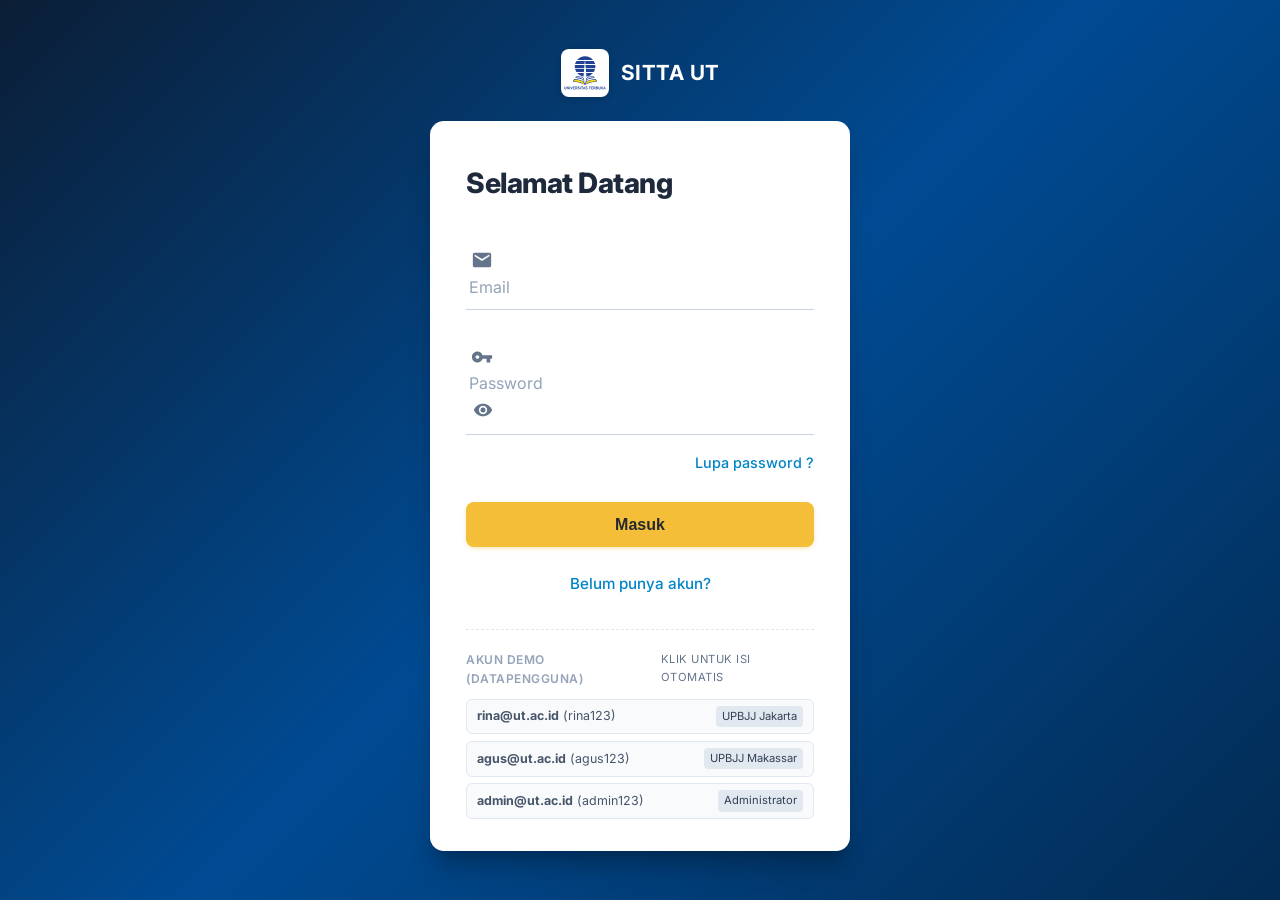
==== commit af0cfd61: "fix: ikon kunci password tidak lagi miring - hapus transform rotate(-15deg)" ====
--- a/index.html
+++ b/index.html
@@ -40,7 +40,7 @@
 
                 <div class="input-line-group">
                     <span class="input-icon">
-                        <svg viewBox="0 0 24 24" width="22" height="22" fill="currentColor" style="transform: rotate(-15deg);">
+                        <svg viewBox="0 0 24 24" width="22" height="22" fill="currentColor" >
                             <path d="M12.65 10C11.83 7.67 9.61 6 7 6c-3.31 0-6 2.69-6 6s2.69 6 6 6c2.61 0 4.83-1.67 5.65-4H17v4h4v-4h2v-4H12.65zM7 14c-1.1 0-2-.9-2-2s.9-2 2-2 2 .9 2 2-.9 2-2 2z"/>
                         </svg>
                     </span>
@@ -116,9 +116,9 @@
                     <div style="font-size: 0.85rem; margin-bottom: 0.5rem; color: #1e293b;" id="forgotUserFoundText"></div>
                     <div class="input-line-group" style="margin-bottom: 0.75rem;">
                         <span class="input-icon">
-                            <svg viewBox="0 0 24 24" width="22" height="22" fill="currentColor" style="transform: rotate(-15deg);">
-                                <path d="M12.65 10C11.83 7.67 9.61 6 7 6c-3.31 0-6 2.69-6 6s2.69 6 6 6c2.61 0 4.83-1.67 5.65-4H17v4h4v-4h2v-4H12.65zM7 14c-1.1 0-2-.9-2-2s.9-2 2-2 2 .9 2 2-.9 2-2 2z"/>
-                            </svg>
+                        <svg viewBox="0 0 24 24" width="22" height="22" fill="currentColor">
+                            <path d="M12.65 10C11.83 7.67 9.61 6 7 6c-3.31 0-6 2.69-6 6s2.69 6 6 6c2.61 0 4.83-1.67 5.65-4H17v4h4v-4h2v-4H12.65zM7 14c-1.1 0-2-.9-2-2s.9-2 2-2 2 .9 2 2-.9 2-2 2z"/>
+                        </svg>
                         </span>
                         <input type="password" id="forgotNewPassword" placeholder="Kata sandi baru">
                         <button type="button" class="input-eye-toggle" data-password-toggle="forgotNewPassword" aria-label="Tampilkan kata sandi baru">
@@ -191,7 +191,7 @@
 
                 <div class="input-line-group">
                     <span class="input-icon">
-                        <svg viewBox="0 0 24 24" width="22" height="22" fill="currentColor" style="transform: rotate(-15deg);">
+                        <svg viewBox="0 0 24 24" width="22" height="22" fill="currentColor" >
                             <path d="M12.65 10C11.83 7.67 9.61 6 7 6c-3.31 0-6 2.69-6 6s2.69 6 6 6c2.61 0 4.83-1.67 5.65-4H17v4h4v-4h2v-4H12.65zM7 14c-1.1 0-2-.9-2-2s.9-2 2-2 2 .9 2 2-.9 2-2 2z"/>
                         </svg>
                     </span>
@@ -205,7 +205,7 @@
 
                 <div class="input-line-group">
                     <span class="input-icon">
-                        <svg viewBox="0 0 24 24" width="22" height="22" fill="currentColor" style="transform: rotate(-15deg);">
+                        <svg viewBox="0 0 24 24" width="22" height="22" fill="currentColor" >
                             <path d="M12.65 10C11.83 7.67 9.61 6 7 6c-3.31 0-6 2.69-6 6s2.69 6 6 6c2.61 0 4.83-1.67 5.65-4H17v4h4v-4h2v-4H12.65zM7 14c-1.1 0-2-.9-2-2s.9-2 2-2 2 .9 2 2-.9 2-2 2z"/>
                         </svg>
                     </span>
--- a/css/style.css
+++ b/css/style.css
@@ -429,6 +429,7 @@
 .input-line-group {
     display: flex;
     align-items: center;
+    flex-wrap: wrap;
     border-bottom: 1.5px solid #cbd5e1;
     padding: 0.6rem 0.2rem;
     margin-bottom: 1.5rem;
@@ -1687,6 +1688,7 @@
 }
 
 .inline-error {
+    width: 100%;
     color: var(--danger-color);
     font-size: 0.8rem;
     font-weight: 500;
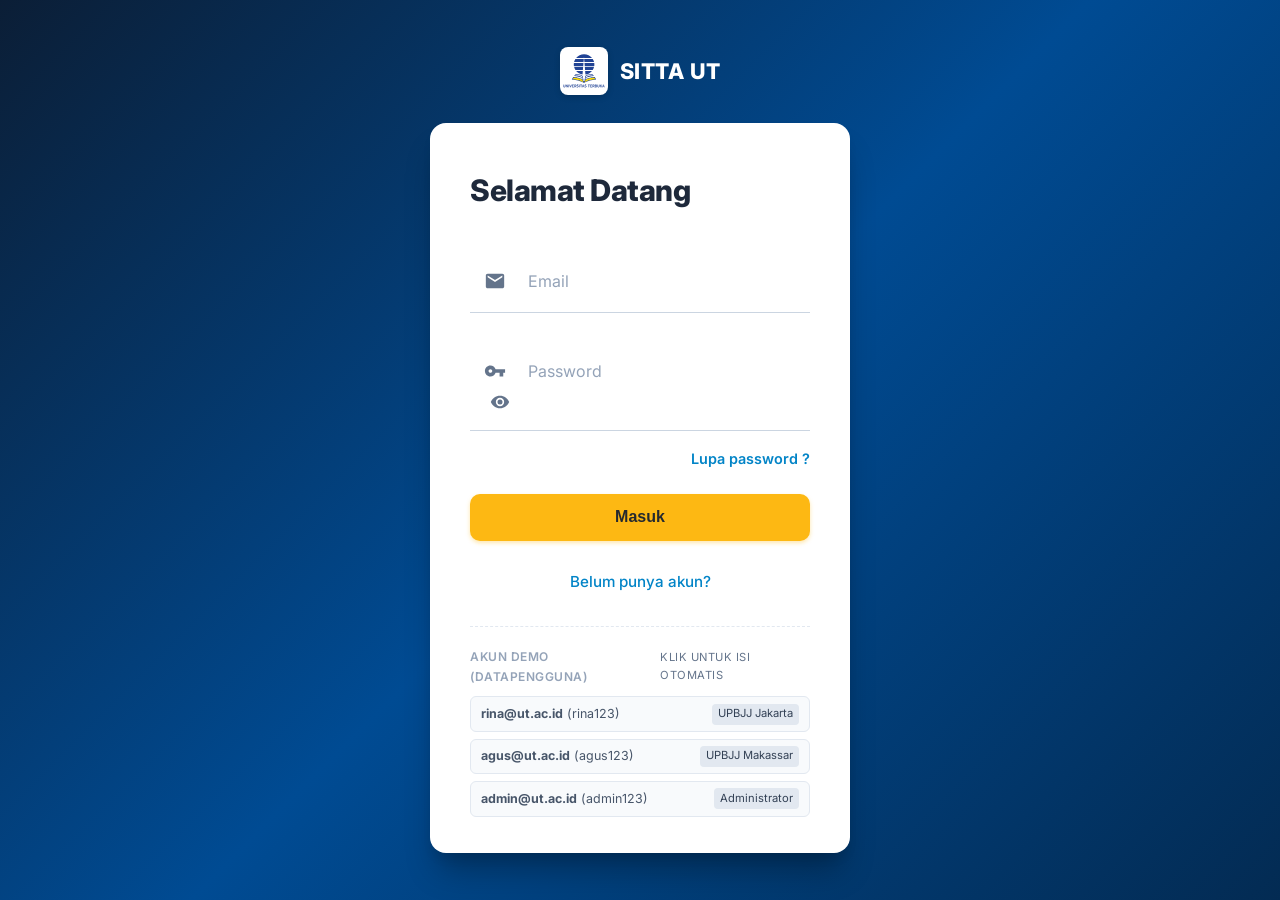
==== commit a04c377b: "fix: rapikan layout field login dan posisi pesan validasi inline" ====
--- a/index.html
+++ b/index.html
@@ -4,7 +4,7 @@
     <meta charset="UTF-8">
     <meta name="viewport" content="width=device-width, initial-scale=1.0">
     <title>SITTA - Selamat Datang | Universitas Terbuka</title>
-    <link rel="stylesheet" href="css/style.css?v=5">
+    <link rel="stylesheet" href="css/style.css?v=8">
     <link rel="icon" type="image/svg+xml" href="assets/Universitas Terbuka (UT) Logo - Colored - zonalogo.com.svg">
 </head>
 <body class="login-body">
--- a/css/style.css
+++ b/css/style.css
@@ -386,7 +386,7 @@
     display: flex;
     align-items: center;
     gap: 0.75rem;
-    margin-bottom: 1.5rem;
+    margin-bottom: 1.75rem;
     text-decoration: none;
     color: #ffffff;
 }
@@ -401,27 +401,28 @@
 }
 
 .login-brand-top span {
-    font-size: 1.3rem;
-    font-weight: 700;
+    font-size: 1.35rem;
+    font-weight: 800;
     letter-spacing: 0.5px;
+    color: #ffffff;
 }
 
 .login-card-minimal {
     background-color: #ffffff;
-    border-radius: 14px;
-    box-shadow: 0 20px 25px -5px rgba(0, 0, 0, 0.25), 0 8px 10px -6px rgba(0, 0, 0, 0.15);
+    border-radius: 16px;
+    box-shadow: 0 24px 32px -8px rgba(0, 0, 0, 0.3), 0 8px 12px -4px rgba(0, 0, 0, 0.1);
     width: 100%;
     max-width: 420px;
-    padding: 2.5rem 2.25rem 2rem;
+    padding: 2.75rem 2.5rem 2.25rem;
     position: relative;
     box-sizing: border-box;
 }
 
 .login-heading {
-    font-size: 1.75rem;
+    font-size: 1.85rem;
     font-weight: 800;
     color: #1e293b;
-    margin-bottom: 2rem;
+    margin-bottom: 2.25rem;
     text-align: left;
     letter-spacing: -0.5px;
 }
@@ -430,9 +431,11 @@
     display: flex;
     align-items: center;
     flex-wrap: wrap;
+    position: relative;
     border-bottom: 1.5px solid #cbd5e1;
-    padding: 0.6rem 0.2rem;
-    margin-bottom: 1.5rem;
+    padding: 0.85rem 0.5rem;
+    margin-bottom: 1.75rem;
+    min-height: 56px;
     transition: border-color 0.2s ease, box-shadow 0.2s ease;
 }
 
@@ -444,10 +447,10 @@
     display: flex;
     align-items: center;
     justify-content: center;
-    width: 26px;
-    height: 26px;
+    width: 34px;
+    height: 34px;
     color: #64748b;
-    margin-right: 0.85rem;
+    margin-right: 1rem;
     flex-shrink: 0;
     transition: color 0.2s ease;
 }
@@ -458,19 +461,48 @@
 
 .input-line-group input,
 .input-line-group select {
-    width: 100%;
+    flex: 1 1 auto;
+    min-width: 0;
+    width: auto;
     border: none;
     outline: none;
     background: transparent;
     font-size: 1rem;
     color: #1e293b;
     font-family: inherit;
-    padding: 0.2rem 0;
+    padding: 0.25rem 0;
+    line-height: 1.4;
 }
 
 .input-line-group input::placeholder {
     color: #94a3b8;
     font-weight: 400;
+}
+
+.input-eye-toggle {
+    background: transparent;
+    border: none;
+    padding: 0.25rem;
+    cursor: pointer;
+    display: inline-flex;
+    align-items: center;
+    justify-content: center;
+    line-height: 1;
+    color: var(--text-secondary);
+    flex-shrink: 0;
+    margin-left: 0.5rem;
+}
+
+.input-eye-toggle:hover {
+    color: var(--primary-color);
+    background: rgba(0, 75, 147, 0.05);
+    border-radius: 4px;
+}
+
+.input-eye-toggle svg {
+    width: 20px;
+    height: 20px;
+    fill: currentColor;
 }
 
 .link-forgot-pw {
@@ -479,9 +511,9 @@
     color: #0284c7;
     font-size: 0.9rem;
     text-decoration: none;
-    margin-top: -0.5rem;
-    margin-bottom: 1.75rem;
-    font-weight: 500;
+    margin-top: -0.75rem;
+    margin-bottom: 1.5rem;
+    font-weight: 600;
     cursor: pointer;
     transition: color 0.15s ease;
 }
@@ -494,21 +526,22 @@
 .btn-yellow-submit {
     display: block;
     width: 100%;
-    background-color: #f4be38;
+    background-color: #fdb813;
     color: #24292f;
     border: none;
-    border-radius: 8px;
-    padding: 0.85rem 1.5rem;
+    border-radius: 10px;
+    padding: 0.9rem 1.5rem;
     font-size: 1rem;
-    font-weight: 600;
+    font-weight: 700;
     cursor: pointer;
     text-align: center;
     transition: background-color 0.2s ease, transform 0.1s ease, box-shadow 0.2s ease;
-    box-shadow: 0 2px 4px rgba(244, 190, 56, 0.3);
+    box-shadow: 0 2px 4px rgba(253, 184, 19, 0.35);
 }
 
 .btn-yellow-submit:hover {
-    background-color: #e5af2b;
+    background-color: #e09f06;
+    box-shadow: 0 4px 8px rgba(253, 184, 19, 0.45);
 }
 
 .btn-yellow-submit:active {
@@ -517,7 +550,7 @@
 
 .register-link-wrapper {
     text-align: center;
-    margin-top: 1.5rem;
+    margin-top: 1.75rem;
 }
 
 .link-register {
@@ -954,6 +987,7 @@
 .search-box-modern {
     display: flex;
     align-items: center;
+    flex-wrap: wrap;
     background: #ffffff;
     border: 1.5px solid #cbd5e1;
     border-radius: 10px;
@@ -1090,7 +1124,7 @@
 }
 
 .tracking-mobile-card {
-    max-width: 580px;
+    max-width: 95%;
     margin: 1.5rem auto;
     background: #ffffff;
     border-radius: 12px;
@@ -1561,30 +1595,7 @@
 }
 
 
-/* Eye toggle password icon - clean no background */
-.input-eye-toggle {
-    background: transparent;
-    border: none;
-    padding: 0.25rem;
-    cursor: pointer;
-    display: inline-flex;
-    align-items: center;
-    justify-content: center;
-    line-height: 1;
-    color: var(--text-secondary);
-}
-
-.input-eye-toggle:hover {
-    color: var(--primary-color);
-    background: rgba(0, 75, 147, 0.05);
-    border-radius: 4px;
-}
-
-.input-eye-toggle svg {
-    width: 20px;
-    height: 20px;
-    fill: currentColor;
-}
+
 
 /* Danger button for hapus modal */
 .btn-danger {
@@ -1687,14 +1698,50 @@
     background-color: #fef2f2 !important;
 }
 
+/* Input line group:{red border saat error, tanpa kotak merah pada inputnya */
+.input-line-group .input-error {
+    background-color: transparent !important;
+    box-shadow: none !important;
+}
+
+.input-line-group:has(.input-error) {
+    border-bottom-color: var(--danger-color);
+}
+
+.input-line-group:has(.input-error) .input-icon {
+    color: var(--danger-color);
+}
+
+.input-line-group:has(.inline-error) {
+    margin-bottom: 2.9rem;
+}
+
 .inline-error {
+    flex: 0 0 100%;
     width: 100%;
+    min-width: 0;
     color: var(--danger-color);
     font-size: 0.8rem;
     font-weight: 500;
-    margin-top: 0.35rem;
+    line-height: 1.35;
+    margin-top: 0.6rem;
+    padding-left: 0.25rem;
     display: block;
+    order: 99;
     animation: errorFadeIn 0.2s ease-out;
+}
+
+/* Di line group, error keluar dari flow agar muncul di BAWAH garis, bukan di atasnya */
+.input-line-group .inline-error {
+    position: absolute;
+    top: 100%;
+    left: 0.5rem;
+    right: 0.5rem;
+    z-index: 2;
+    flex: none;
+    width: auto;
+    margin-top: 0.4rem;
+    padding-left: 0;
 }
 
 @keyframes errorFadeIn {
